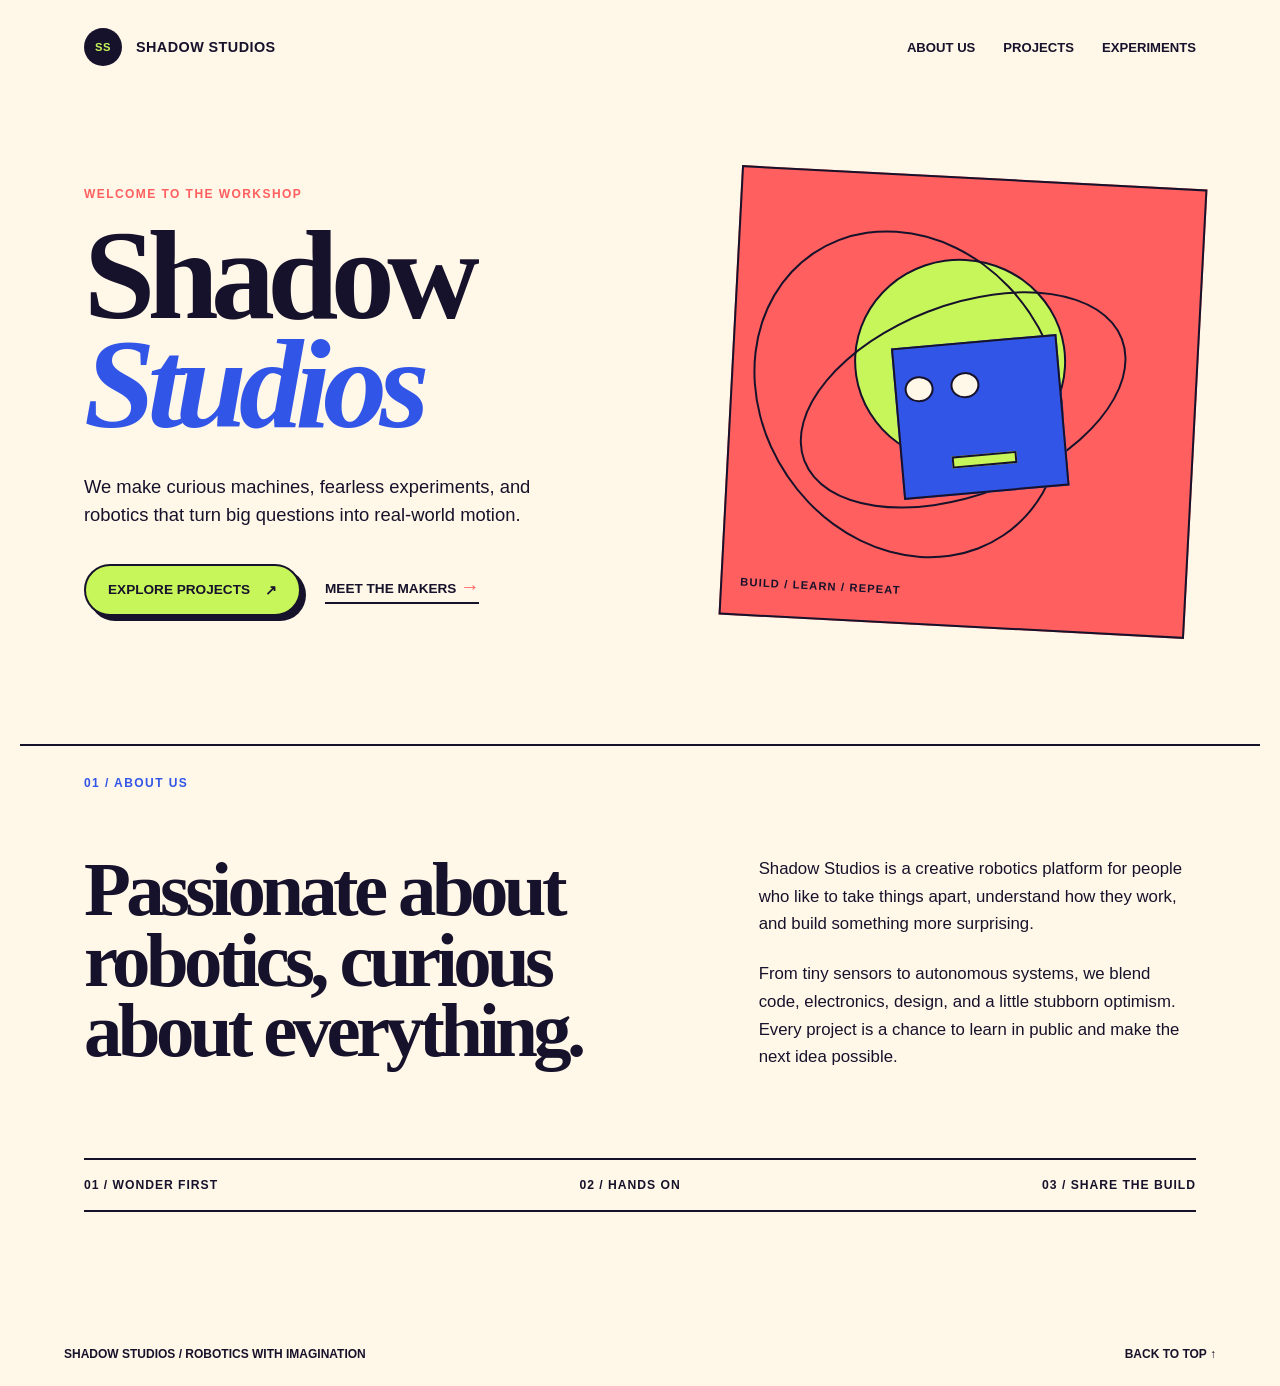
==== index.html @ bdebdc54 "Initial commit" ====
<!DOCTYPE html>
<html lang="en">
<head>
    <meta charset="UTF-8">
    <meta name="viewport" content="width=device-width, initial-scale=1.0">
    <meta name="description" content="Shadow Studios builds bold robotic ideas for a brighter future.">
    <title>Shadow Studios | Robotics with imagination</title>
    <link rel="stylesheet" href="style.css">
</head>
<body>

    <header class="site-header">
        <a class="brand" href="#top" aria-label="Shadow Studios home">
            <span class="brand-mark">SS</span>
            <span>Shadow Studios</span>
        </a>
        <nav aria-label="Main navigation">
            <a href="about.html">About us</a>
            <a href="projects.html">Projects</a>
            <a href="experiments.html">Experiments</a>
        </nav>
    </header>

    <main id="top">
        <section class="hero section-shell" aria-labelledby="hero-title">
            <div class="hero-copy">
                <p class="eyebrow">Welcome to the workshop</p>
                <h1 id="hero-title">Shadow <span>Studios</span></h1>
                <p class="hero-text">We make curious machines, fearless experiments, and robotics that turn big questions into real-world motion.</p>
                <div class="hero-actions">
                    <a class="button button-primary" href="projects.html">Explore projects <span aria-hidden="true">&#8599;</span></a>
                    <a class="text-link" href="about.html">Meet the makers <span aria-hidden="true">&#8594;</span></a>
                </div>
            </div>
            <div class="hero-art" aria-hidden="true">
                <div class="sun"></div>
                <div class="orbit orbit-one"></div>
                <div class="orbit orbit-two"></div>
                <div class="robot-face"><span></span><span></span><i></i></div>
                <p class="art-label">build / learn / repeat</p>
            </div>
        </section>

        <section class="about section-shell" id="about" aria-labelledby="about-title">
            <div class="section-kicker">01 / about us</div>
            <div class="about-grid">
                <h2 id="about-title">Passionate about robotics, curious about everything.</h2>
                <div>
                    <p>Shadow Studios is a creative robotics platform for people who like to take things apart, understand how they work, and build something more surprising.</p>
                    <p>From tiny sensors to autonomous systems, we blend code, electronics, design, and a little stubborn optimism. Every project is a chance to learn in public and make the next idea possible.</p>
                </div>
            </div>
            <div class="principles" aria-label="Studio principles">
                <span>01 / wonder first</span>
                <span>02 / hands on</span>
                <span>03 / share the build</span>
            </div>
        </section>

    </main>

    <footer class="site-footer">
        <span>Shadow Studios / robotics with imagination</span>
        <a href="#top">Back to top &#8593;</a>
    </footer>

</body>
</html>
---- style.css ----
:root {
    --ink: #17122b;
    --cream: #fff7e8;
    --coral: #ff5f5f;
    --lime: #c7f65a;
    --blue: #3155e7;
}

* { box-sizing: border-box; }
html { scroll-behavior: smooth; }
body { background: var(--cream); color: var(--ink); font-family: "Trebuchet MS", "Arial Narrow", sans-serif; margin: 0; }
a { color: inherit; text-decoration: none; }
.site-header { align-items: center; display: flex; justify-content: space-between; margin: 0 auto; max-width: 1240px; padding: 28px 5vw; }
.brand, nav { align-items: center; display: flex; gap: 14px; }
.brand { font-size: 0.9rem; font-weight: 900; letter-spacing: 0.03em; text-transform: uppercase; }
.brand-mark { align-items: center; background: var(--ink); border-radius: 50%; color: var(--lime); display: flex; font-size: 0.7rem; height: 38px; justify-content: center; width: 38px; }
nav { gap: 28px; font-size: 0.82rem; font-weight: 700; text-transform: uppercase; }
nav a:hover, .text-link:hover, .site-footer a:hover { color: var(--coral); }
.section-shell { margin: 0 auto; max-width: 1240px; padding-left: 5vw; padding-right: 5vw; }
.hero { align-items: center; display: grid; gap: 5vw; grid-template-columns: 1fr 0.8fr; min-height: 650px; padding-bottom: 90px; padding-top: 55px; }
.eyebrow, .section-kicker { font-size: 0.75rem; font-weight: 900; letter-spacing: 0.12em; text-transform: uppercase; }
.eyebrow { color: var(--coral); margin: 0 0 20px; }
h1, h2 { font-family: Georgia, serif; letter-spacing: -0.06em; margin: 0; }
h1 { font-size: clamp(4rem, 10vw, 9rem); line-height: 0.85; max-width: 750px; }
h1 span { color: var(--blue); display: block; font-style: italic; }
.hero-text { font-size: 1.15rem; line-height: 1.55; margin: 34px 0; max-width: 500px; }
.page-intro { padding-bottom: 90px; padding-top: 100px; }
.page-intro h1 { margin-top: 24px; }
.page-intro h1 span { color: var(--blue); font-style: italic; }
.page-intro > p { font-size: 1.15rem; line-height: 1.55; margin: 34px 0 0; max-width: 560px; }
.hero-actions { align-items: center; display: flex; flex-wrap: wrap; gap: 24px; }
.button { border: 2px solid var(--ink); border-radius: 999px; display: inline-flex; font-size: 0.85rem; font-weight: 900; gap: 15px; padding: 16px 22px; text-transform: uppercase; transition: transform 180ms ease, box-shadow 180ms ease; }
.button-primary { background: var(--lime); box-shadow: 5px 5px 0 var(--ink); }
.button:hover { box-shadow: 2px 2px 0 var(--ink); transform: translate(3px, 3px); }
.text-link { border-bottom: 2px solid currentColor; font-size: 0.85rem; font-weight: 900; padding-bottom: 4px; text-transform: uppercase; }
.text-link span { color: var(--coral); font-size: 1.2rem; }
.hero-art { background: var(--coral); border: 2px solid var(--ink); height: min(42vw, 450px); min-height: 330px; overflow: hidden; position: relative; transform: rotate(3deg); }
.sun { background: var(--lime); border: 2px solid var(--ink); border-radius: 50%; height: 46%; left: 26%; position: absolute; top: 18%; width: 46%; }
.orbit { border: 2px solid var(--ink); border-radius: 50%; left: 13%; position: absolute; top: 28%; transform: rotate(-24deg); width: 74%; }
.orbit-one { height: 43%; }
.orbit-two { height: 66%; left: 1%; top: 16%; transform: rotate(53deg); }
.robot-face { background: var(--blue); border: 2px solid var(--ink); height: 34%; left: 36%; position: absolute; top: 36%; transform: rotate(-8deg); width: 36%; }
.robot-face span { background: var(--cream); border: 2px solid var(--ink); border-radius: 50%; display: inline-block; height: 18%; margin: 17% 5% 0; width: 18%; }
.robot-face i { background: var(--lime); border: 2px solid var(--ink); bottom: 17%; height: 8%; left: 30%; position: absolute; width: 40%; }
.art-label { bottom: 15px; font-size: 0.7rem; font-weight: 900; left: 18px; letter-spacing: 0.1em; position: absolute; text-transform: uppercase; }
.about { border-top: 2px solid var(--ink); padding-bottom: 110px; padding-top: 30px; }
.section-kicker { color: var(--blue); }
.about-grid { display: grid; gap: 10vw; grid-template-columns: 1fr 0.8fr; padding: 65px 0; }
h2 { font-size: clamp(2.8rem, 6vw, 6rem); line-height: 0.92; }
.about-grid p { font-size: 1.05rem; line-height: 1.65; margin: 0 0 22px; }
.principles { border-bottom: 2px solid var(--ink); border-top: 2px solid var(--ink); display: flex; flex-wrap: wrap; font-size: 0.76rem; font-weight: 900; justify-content: space-between; letter-spacing: 0.08em; padding: 18px 0; text-transform: uppercase; }
.projects { background: var(--blue); color: var(--cream); max-width: none; padding-bottom: 110px; padding-top: 85px; }
.project-directory { min-height: 430px; }
.about-page { padding-top: 30px; }
.projects-heading { align-items: end; display: flex; justify-content: space-between; margin: 0 auto 50px; max-width: 1140px; }
.projects .section-kicker { color: var(--lime); }
.projects h2 { margin-top: 22px; }
.projects h2 span { color: var(--lime); }
.projects-note { font-size: 0.9rem; line-height: 1.5; max-width: 250px; }
.project-grid { display: grid; gap: 24px; grid-template-columns: repeat(auto-fit, minmax(230px, 1fr)); margin: 0 auto; max-width: 1140px; }
.project-card { background: var(--cream); border: 2px solid var(--ink); color: var(--ink); display: flex; flex-direction: column; min-height: 275px; padding: 22px; transition: transform 180ms ease; }
.project-card:hover { transform: translateY(-8px) rotate(-1deg); }
.project-image { align-items: center; background: var(--lime); border: 2px solid var(--ink); display: flex; font-size: 2.5rem; height: 125px; justify-content: center; margin-bottom: 20px; overflow: hidden; }
.project-image img { height: 100%; object-fit: cover; width: 100%; }
.project-card h3 { font-family: Georgia, serif; font-size: 1.65rem; letter-spacing: -0.04em; margin: 0 0 8px; }
.project-card p { font-size: 0.9rem; line-height: 1.45; margin: 0 0 18px; }
.project-link { color: var(--blue); font-size: 0.75rem; font-weight: 900; margin-top: auto; text-transform: uppercase; }
.loading-state { color: var(--lime); font-weight: 700; }
.site-footer { display: flex; font-size: 0.75rem; font-weight: 700; justify-content: space-between; padding: 25px 5vw; text-transform: uppercase; }
.project-downloads { background: var(--lime); border: 2px solid var(--ink); box-shadow: 5px 5px 0 var(--ink); display: flex; flex-direction: column; gap: 10px; padding: 18px; position: absolute; right: 5vw; top: 28px; }
.project-downloads span { font-size: 0.72rem; font-weight: 900; letter-spacing: 0.08em; text-transform: uppercase; }
.project-downloads a { border-bottom: 1px solid var(--ink); font-size: 0.85rem; font-weight: 700; padding-bottom: 2px; }
.project-downloads a:hover { color: var(--coral); }
.project-page { margin: 0 auto; max-width: 1240px; padding: 50px 5vw 100px; }
.project-hero { align-items: center; display: grid; gap: 8vw; grid-template-columns: 1fr 0.9fr; min-height: 560px; }
.project-back { display: inline-block; font-size: 0.75rem; font-weight: 900; margin-bottom: 55px; text-transform: uppercase; }
.project-back:hover { color: var(--coral); }
.project-copy h1 { font-size: clamp(4rem, 9vw, 8rem); }
.project-copy h1 span { color: var(--blue); display: block; font-style: italic; }
.project-lede { font-size: 1.15rem; line-height: 1.55; margin: 34px 0; max-width: 500px; }
.project-tags { display: flex; flex-wrap: wrap; gap: 10px; }
.project-tags span { border: 1px solid var(--ink); font-size: 0.7rem; font-weight: 900; padding: 9px 12px; text-transform: uppercase; }
.project-visual { background: var(--coral); border: 2px solid var(--ink); box-shadow: 10px 10px 0 var(--ink); position: relative; transform: rotate(3deg); }
.project-visual img { display: block; height: auto; width: 100%; }
.visual-label { background: var(--lime); border: 2px solid var(--ink); bottom: 18px; font-size: 0.7rem; font-weight: 900; left: 18px; padding: 10px 12px; position: absolute; text-transform: uppercase; }
.project-details { border-bottom: 2px solid var(--ink); border-top: 2px solid var(--ink); display: grid; gap: 8vw; grid-template-columns: 1fr 0.8fr; padding: 70px 0; }
.project-details h2 { margin-top: 22px; }
.project-description { font-size: 1.05rem; line-height: 1.65; }
.project-description p { margin: 0 0 22px; }
.project-page .project-downloads { align-items: start; display: grid; gap: 40px; grid-template-columns: 0.8fr 1fr; margin-top: 70px; padding: 28px; position: static; }
.project-page .project-downloads h2 { font-size: clamp(2rem, 4vw, 3.5rem); margin-top: 18px; }
.download-list { display: grid; gap: 12px; }
.download-list a { align-items: center; display: flex; justify-content: space-between; padding: 8px 0 12px; }
.download-list a:not(:last-child) { border-bottom: 1px solid var(--ink); }
.download-list a span { font-size: 0.75rem; }
.download-list strong { font-size: 0.85rem; }
.download-list a:hover strong { color: var(--coral); }
@media (max-width: 760px) {
    .site-header { padding-top: 20px; }
    nav { gap: 14px; }
    nav a:first-child { display: none; }
    .hero { display: block; min-height: 0; padding-bottom: 90px; padding-top: 70px; }
    h1 { font-size: clamp(4rem, 19vw, 7rem); }
    .hero-art { height: 80vw; margin: 70px 7px 0; }
    .about-grid, .projects-heading { display: block; }
    .about-grid > div { margin-top: 38px; }
    .projects-note { margin-top: 22px; }
    .principles { gap: 15px; }
    .site-footer { gap: 15px; line-height: 1.4; }
    .project-downloads { margin: 35px 0; position: static; width: max-content; }
    .project-page { padding-top: 30px; }
    .project-hero, .project-details, .project-page .project-downloads { display: block; }
    .project-back { margin-bottom: 40px; }
    .project-visual { margin: 65px 8px 15px; }
    .project-details h2 { margin-bottom: 35px; }
    .project-page .project-downloads { margin-top: 55px; }
    .download-list { margin-top: 35px; }
}
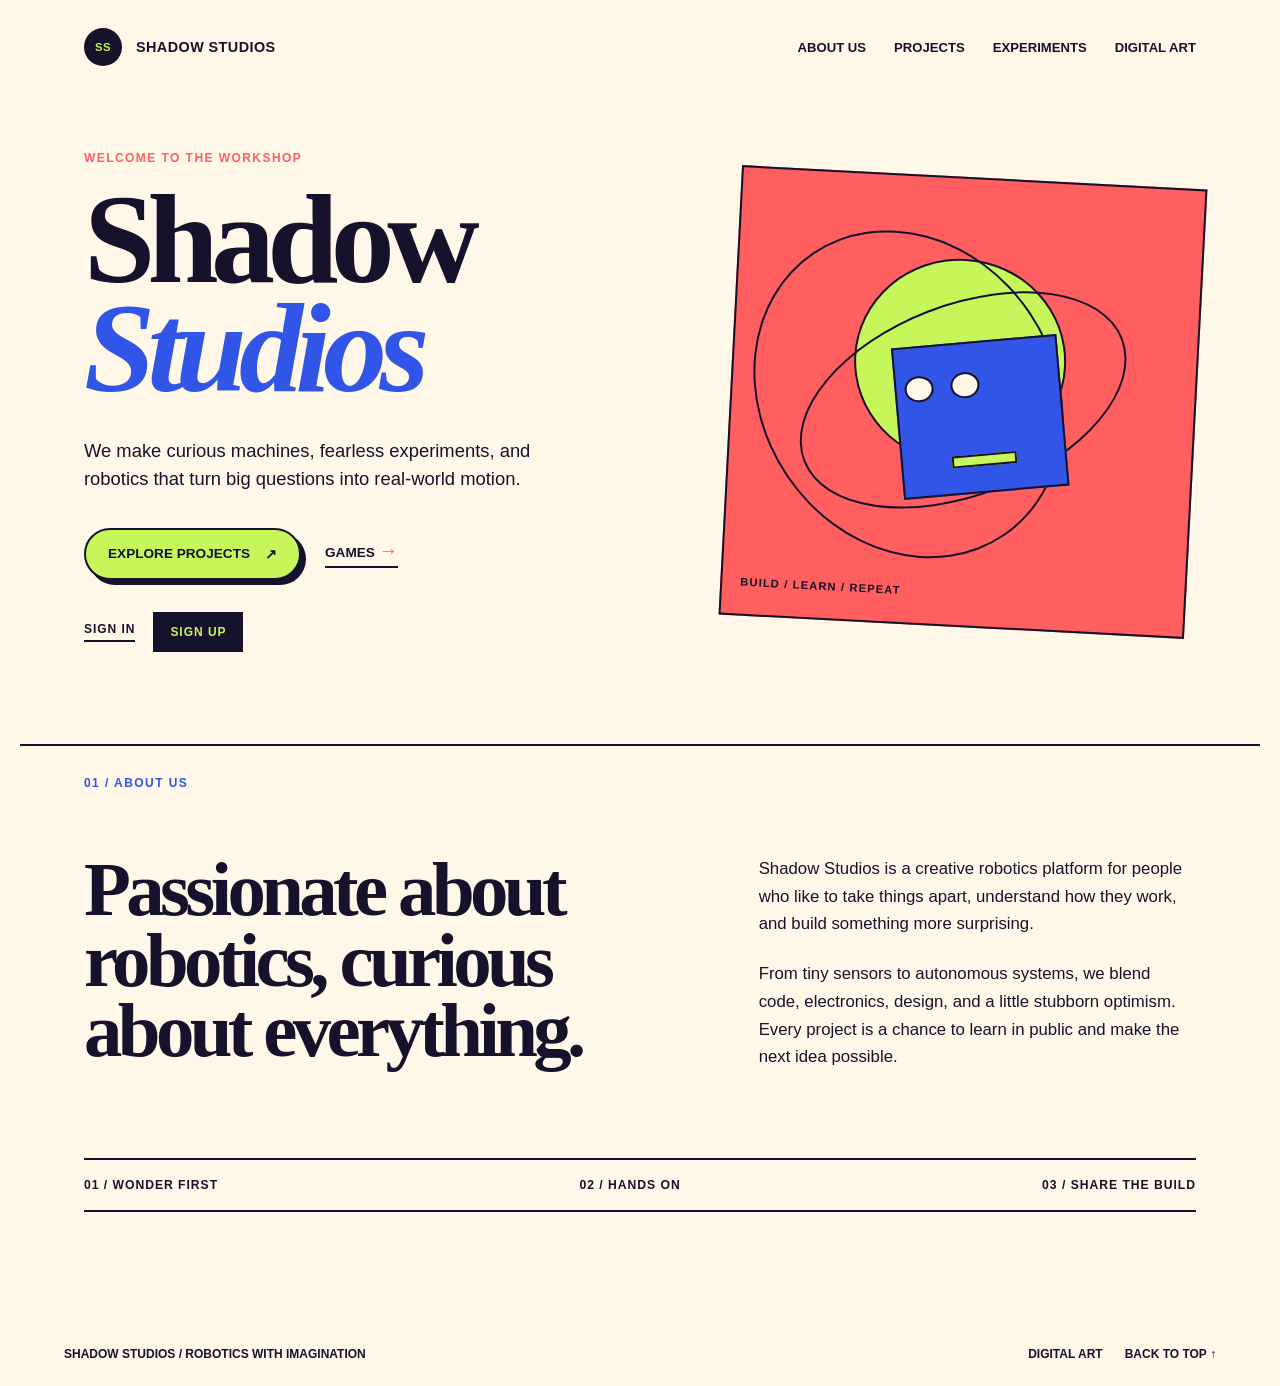
==== commit 5a3bbb52: "Updated site content with new subpages" ====
--- a/index.html
+++ b/index.html
@@ -18,6 +18,7 @@
             <a href="about.html">About us</a>
             <a href="projects.html">Projects</a>
             <a href="experiments.html">Experiments</a>
+            <a href="digital-art.html">Digital art</a>
         </nav>
     </header>
 
@@ -29,7 +30,11 @@
                 <p class="hero-text">We make curious machines, fearless experiments, and robotics that turn big questions into real-world motion.</p>
                 <div class="hero-actions">
                     <a class="button button-primary" href="projects.html">Explore projects <span aria-hidden="true">&#8599;</span></a>
-                    <a class="text-link" href="about.html">Meet the makers <span aria-hidden="true">&#8594;</span></a>
+                    <a class="text-link" href="games.html">Games <span aria-hidden="true">&#8594;</span></a>
+                </div>
+                <div class="account-actions" aria-label="Account options">
+                    <a href="auth.html#signin">Sign in</a>
+                    <a class="account-signup" href="auth.html#signup">Sign up</a>
                 </div>
             </div>
             <div class="hero-art" aria-hidden="true">
@@ -61,7 +66,7 @@
 
     <footer class="site-footer">
         <span>Shadow Studios / robotics with imagination</span>
-        <a href="#top">Back to top &#8593;</a>
+        <span class="footer-links"><a href="digital-art.html">Digital art</a><a href="#top">Back to top &#8593;</a></span>
     </footer>
 
 </body>
--- a/style.css
+++ b/style.css
@@ -29,6 +29,10 @@
 .page-intro h1 span { color: var(--blue); font-style: italic; }
 .page-intro > p { font-size: 1.15rem; line-height: 1.55; margin: 34px 0 0; max-width: 560px; }
 .hero-actions { align-items: center; display: flex; flex-wrap: wrap; gap: 24px; }
+.account-actions { align-items: center; display: flex; gap: 18px; margin-top: 32px; }
+.account-actions a { font-size: 0.75rem; font-weight: 900; letter-spacing: 0.08em; text-transform: uppercase; }
+.account-actions a:first-child { border-bottom: 2px solid currentColor; padding-bottom: 4px; }
+.account-signup { background: var(--ink); color: var(--lime); padding: 13px 17px; }
 .button { border: 2px solid var(--ink); border-radius: 999px; display: inline-flex; font-size: 0.85rem; font-weight: 900; gap: 15px; padding: 16px 22px; text-transform: uppercase; transition: transform 180ms ease, box-shadow 180ms ease; }
 .button-primary { background: var(--lime); box-shadow: 5px 5px 0 var(--ink); }
 .button:hover { box-shadow: 2px 2px 0 var(--ink); transform: translate(3px, 3px); }
@@ -52,6 +56,13 @@
 .projects { background: var(--blue); color: var(--cream); max-width: none; padding-bottom: 110px; padding-top: 85px; }
 .project-directory { min-height: 430px; }
 .about-page { padding-top: 30px; }
+.maker-grid { display: grid; gap: 24px; grid-template-columns: repeat(2, 1fr); padding-bottom: 100px; }
+.maker-card { border: 2px solid var(--ink); box-shadow: 8px 8px 0 var(--ink); min-height: 300px; padding: 30px; }
+.maker-card-shadow { background: var(--lime); }
+.maker-card-aachaman { background: var(--coral); }
+.maker-card h2 { font-size: clamp(2.6rem, 5vw, 5rem); margin: 35px 0 22px; }
+.maker-card h2 span { display: block; font-style: italic; }
+.maker-card p:last-child { font-size: 1rem; line-height: 1.55; max-width: 380px; }
 .projects-heading { align-items: end; display: flex; justify-content: space-between; margin: 0 auto 50px; max-width: 1140px; }
 .projects .section-kicker { color: var(--lime); }
 .projects h2 { margin-top: 22px; }
@@ -67,6 +78,7 @@
 .project-link { color: var(--blue); font-size: 0.75rem; font-weight: 900; margin-top: auto; text-transform: uppercase; }
 .loading-state { color: var(--lime); font-weight: 700; }
 .site-footer { display: flex; font-size: 0.75rem; font-weight: 700; justify-content: space-between; padding: 25px 5vw; text-transform: uppercase; }
+.footer-links { align-items: center; display: flex; gap: 22px; }
 .project-downloads { background: var(--lime); border: 2px solid var(--ink); box-shadow: 5px 5px 0 var(--ink); display: flex; flex-direction: column; gap: 10px; padding: 18px; position: absolute; right: 5vw; top: 28px; }
 .project-downloads span { font-size: 0.72rem; font-weight: 900; letter-spacing: 0.08em; text-transform: uppercase; }
 .project-downloads a { border-bottom: 1px solid var(--ink); font-size: 0.85rem; font-weight: 700; padding-bottom: 2px; }
@@ -95,6 +107,58 @@
 .download-list a span { font-size: 0.75rem; }
 .download-list strong { font-size: 0.85rem; }
 .download-list a:hover strong { color: var(--coral); }
+.games-main { align-items: center; display: flex; min-height: 610px; padding: 70px 5vw; }
+.games-intro { margin: 0 auto; max-width: 850px; text-align: center; }
+.games-intro h1 { margin: 22px auto 0; }
+.games-intro > p:not(.eyebrow) { font-size: 1.15rem; line-height: 1.55; margin: 34px auto; max-width: 540px; }
+.choose-device { cursor: pointer; font: inherit; }
+.modal-open { overflow: hidden; }
+.device-modal { align-items: center; background: rgba(23, 18, 43, 0.72); display: flex; inset: 0; justify-content: center; opacity: 0; padding: 24px; pointer-events: none; position: fixed; transition: opacity 180ms ease; z-index: 10; }
+.device-modal.is-open { opacity: 1; pointer-events: auto; }
+.device-modal-panel { background: var(--cream); border: 2px solid var(--ink); box-shadow: 10px 10px 0 var(--coral); max-width: 650px; padding: clamp(28px, 6vw, 60px); position: relative; transform: translateY(16px); transition: transform 180ms ease; width: 100%; }
+.device-modal.is-open .device-modal-panel { transform: translateY(0); }
+.modal-close { background: none; border: 0; color: var(--ink); cursor: pointer; font-size: 1.25rem; padding: 8px; position: absolute; right: 20px; top: 18px; }
+.device-modal h2 { font-size: clamp(2.8rem, 7vw, 5rem); margin-top: 18px; max-width: 480px; }
+.device-modal h2 span { color: var(--blue); display: block; font-style: italic; }
+.device-modal-panel > p:not(.eyebrow) { line-height: 1.55; max-width: 430px; }
+.device-options { display: grid; gap: 16px; grid-template-columns: repeat(2, 1fr); margin-top: 35px; }
+.device-option { background: var(--lime); border: 2px solid var(--ink); box-shadow: 5px 5px 0 var(--ink); display: flex; flex-direction: column; gap: 18px; padding: 20px; transition: transform 180ms ease, box-shadow 180ms ease; }
+.device-option:hover { box-shadow: 2px 2px 0 var(--ink); transform: translate(3px, 3px); }
+.device-option strong { font-family: Georgia, serif; font-size: 2rem; letter-spacing: -0.04em; }
+.device-option span { font-size: 0.75rem; font-weight: 900; text-transform: uppercase; }
+.device-option b { color: var(--coral); font-size: 1.2rem; margin-left: 5px; }
+.game-platform-page { align-items: center; background: var(--blue); display: flex; justify-content: center; min-height: 100vh; padding: 30px; }
+.platform-card { background: var(--cream); border: 2px solid var(--ink); box-shadow: 12px 12px 0 var(--coral); max-width: 720px; padding: clamp(30px, 7vw, 80px); }
+.platform-card h1 { font-size: clamp(3.5rem, 9vw, 7rem); margin-top: 22px; }
+.platform-card h1 span { color: var(--blue); display: block; font-style: italic; }
+.platform-card p:not(.eyebrow) { font-size: 1.15rem; line-height: 1.55; margin: 34px 0; max-width: 520px; }
+.auth-page { background: var(--blue); min-height: 100vh; }
+.auth-layout { margin: 0 auto; max-width: 1100px; padding: 35px 5vw 80px; }
+.auth-brand { color: var(--cream); }
+.auth-panel { background: var(--cream); border: 2px solid var(--ink); box-shadow: 12px 12px 0 var(--coral); margin: 75px auto 0; max-width: 590px; padding: clamp(30px, 7vw, 70px); }
+.auth-panel h1 { font-size: clamp(3.5rem, 9vw, 7rem); margin-top: 20px; }
+.auth-panel h1 span { color: var(--blue); display: block; font-style: italic; }
+.auth-copy { line-height: 1.55; margin: 30px 0; max-width: 430px; }
+.auth-panel form { display: grid; gap: 10px; }
+.auth-panel label { font-size: 0.75rem; font-weight: 900; margin-top: 12px; text-transform: uppercase; }
+.auth-panel input { background: transparent; border: 0; border-bottom: 2px solid var(--ink); color: var(--ink); font: inherit; padding: 12px 0; }
+.auth-panel form .button { border-radius: 0; cursor: pointer; justify-content: center; margin-top: 22px; }
+.form-message { color: var(--blue); font-weight: 700; min-height: 22px; }
+.auth-switch { font-size: 0.85rem; margin-top: 28px; }
+.auth-switch a, .back-link { color: var(--blue); font-weight: 900; }
+.back-link { display: inline-block; font-size: 0.75rem; margin-top: 28px; text-transform: uppercase; }
+.art-main { padding-bottom: 90px; }
+.art-heading { padding-bottom: 60px; padding-top: 90px; }
+.art-heading h1 { margin-top: 20px; }
+.art-heading > p:last-child { font-size: 1.15rem; line-height: 1.55; margin-top: 30px; max-width: 500px; }
+.art-grid { display: grid; gap: 24px; grid-template-columns: repeat(3, 1fr); }
+.art-tile { border: 2px solid var(--ink); display: flex; flex-direction: column; justify-content: space-between; min-height: 360px; padding: 24px; transition: transform 180ms ease; }
+.art-tile:hover { transform: translateY(-8px) rotate(-1deg); }
+.art-tile span { font-size: 0.75rem; font-weight: 900; }
+.art-tile strong { font-family: Georgia, serif; font-size: 1.8rem; }
+.art-tile-one { background: var(--lime); background-image: radial-gradient(var(--coral) 2px, transparent 2px); background-size: 22px 22px; }
+.art-tile-two { background: var(--ink); color: var(--cream); background-image: linear-gradient(135deg, transparent 45%, var(--blue) 46%, var(--blue) 54%, transparent 55%); }
+.art-tile-three { background: var(--coral); background-image: linear-gradient(45deg, transparent 48%, var(--lime) 49%, var(--lime) 51%, transparent 52%); background-size: 38px 38px; }
 @media (max-width: 760px) {
     .site-header { padding-top: 20px; }
     nav { gap: 14px; }
@@ -103,10 +167,12 @@
     h1 { font-size: clamp(4rem, 19vw, 7rem); }
     .hero-art { height: 80vw; margin: 70px 7px 0; }
     .about-grid, .projects-heading { display: block; }
+    .maker-grid { grid-template-columns: 1fr; padding-bottom: 70px; }
     .about-grid > div { margin-top: 38px; }
     .projects-note { margin-top: 22px; }
     .principles { gap: 15px; }
     .site-footer { gap: 15px; line-height: 1.4; }
+    .footer-links { align-items: flex-end; flex-direction: column; gap: 8px; }
     .project-downloads { margin: 35px 0; position: static; width: max-content; }
     .project-page { padding-top: 30px; }
     .project-hero, .project-details, .project-page .project-downloads { display: block; }
@@ -115,6 +181,12 @@
     .project-details h2 { margin-bottom: 35px; }
     .project-page .project-downloads { margin-top: 55px; }
     .download-list { margin-top: 35px; }
+    .games-main { min-height: 520px; }
+    .device-options { grid-template-columns: 1fr; }
+    .device-modal-panel { box-shadow: 6px 6px 0 var(--coral); }
+    nav a:last-child { display: none; }
+    .art-grid { grid-template-columns: 1fr; }
+    .art-tile { min-height: 260px; }
 }
 
 
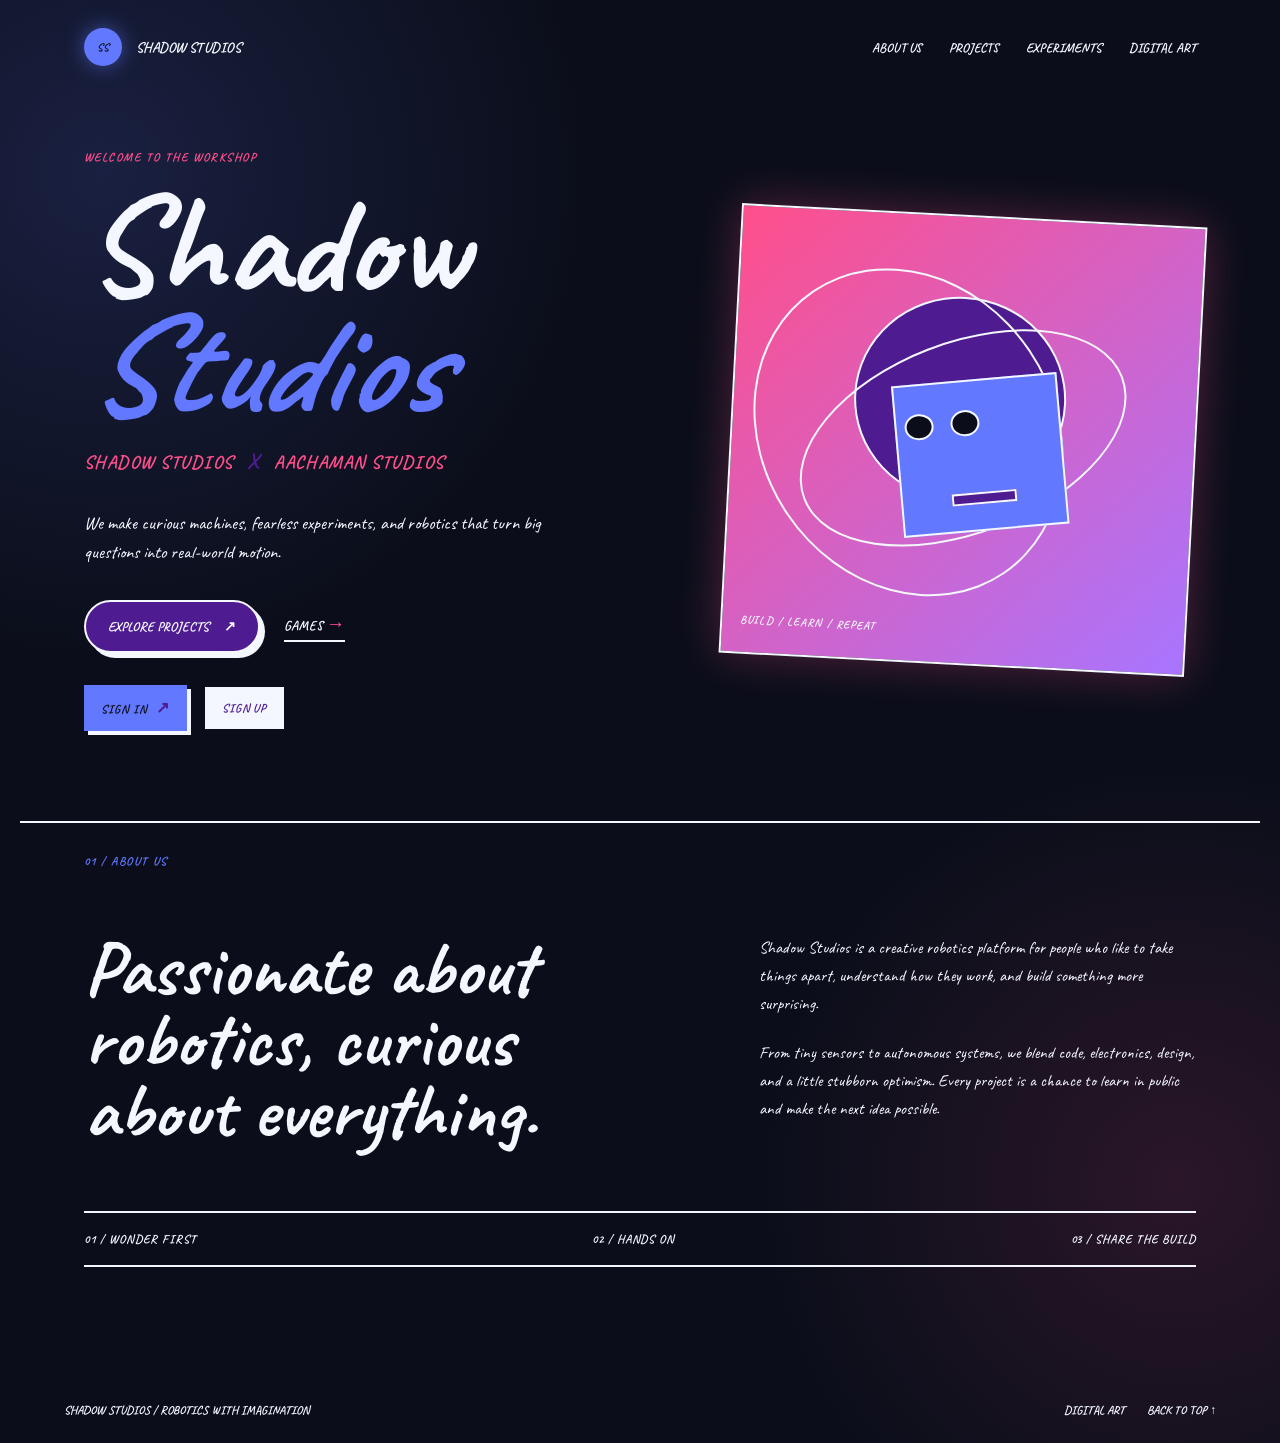
==== commit 11da0afc: "Updated site content with new subpages and themes andmore with font and sizes" ====
--- a/index.html
+++ b/index.html
@@ -27,13 +27,14 @@
             <div class="hero-copy">
                 <p class="eyebrow">Welcome to the workshop</p>
                 <h1 id="hero-title">Shadow <span>Studios</span></h1>
+                <p class="studio-collab">Shadow Studios <b aria-hidden="true">x</b> Aachaman Studios</p>
                 <p class="hero-text">We make curious machines, fearless experiments, and robotics that turn big questions into real-world motion.</p>
                 <div class="hero-actions">
                     <a class="button button-primary" href="projects.html">Explore projects <span aria-hidden="true">&#8599;</span></a>
                     <a class="text-link" href="games.html">Games <span aria-hidden="true">&#8594;</span></a>
                 </div>
                 <div class="account-actions" aria-label="Account options">
-                    <a href="auth.html#signin">Sign in</a>
+                    <a class="account-signin" href="auth.html#signin">Sign in <span aria-hidden="true">&#8599;</span></a>
                     <a class="account-signup" href="auth.html#signup">Sign up</a>
                 </div>
             </div>
--- a/style.css
+++ b/style.css
@@ -1,28 +1,33 @@
+@import url('https://fonts.googleapis.com/css2?family=Caveat:wght@400;500;600;700&display=swap');
+
 :root {
-    --ink: #17122b;
-    --cream: #fff7e8;
-    --coral: #ff5f5f;
-    --lime: #c7f65a;
-    --blue: #3155e7;
+    --ink: #f4f7ff;
+    --cream: #0b0e1a;
+    --coral: #ff4f8b;
+    --lime: #4e1c90;
+    --blue: #6178ff;
+    --violet: #a875ff;
 }
 
 * { box-sizing: border-box; }
 html { scroll-behavior: smooth; }
-body { background: var(--cream); color: var(--ink); font-family: "Trebuchet MS", "Arial Narrow", sans-serif; margin: 0; }
+body { background: var(--cream); background-image: radial-gradient(circle at 8% 12%, rgba(97, 120, 255, 0.17), transparent 28%), radial-gradient(circle at 92% 82%, rgba(255, 79, 139, 0.13), transparent 25%); color: var(--ink); font-family: "Caveat", cursive; margin: 0; }
 a { color: inherit; text-decoration: none; }
 .site-header { align-items: center; display: flex; justify-content: space-between; margin: 0 auto; max-width: 1240px; padding: 28px 5vw; }
 .brand, nav { align-items: center; display: flex; gap: 14px; }
 .brand { font-size: 0.9rem; font-weight: 900; letter-spacing: 0.03em; text-transform: uppercase; }
-.brand-mark { align-items: center; background: var(--ink); border-radius: 50%; color: var(--lime); display: flex; font-size: 0.7rem; height: 38px; justify-content: center; width: 38px; }
+.brand-mark { align-items: center; background: var(--blue); border-radius: 50%; box-shadow: 0 0 20px rgba(97, 120, 255, 0.55); color: var(--cream); display: flex; font-size: 0.7rem; height: 38px; justify-content: center; width: 38px; }
 nav { gap: 28px; font-size: 0.82rem; font-weight: 700; text-transform: uppercase; }
 nav a:hover, .text-link:hover, .site-footer a:hover { color: var(--coral); }
 .section-shell { margin: 0 auto; max-width: 1240px; padding-left: 5vw; padding-right: 5vw; }
 .hero { align-items: center; display: grid; gap: 5vw; grid-template-columns: 1fr 0.8fr; min-height: 650px; padding-bottom: 90px; padding-top: 55px; }
 .eyebrow, .section-kicker { font-size: 0.75rem; font-weight: 900; letter-spacing: 0.12em; text-transform: uppercase; }
 .eyebrow { color: var(--coral); margin: 0 0 20px; }
-h1, h2 { font-family: Georgia, serif; letter-spacing: -0.06em; margin: 0; }
-h1 { font-size: clamp(4rem, 10vw, 9rem); line-height: 0.85; max-width: 750px; }
+h1, h2 { font-family: "Caveat", cursive; font-weight: 700; letter-spacing: 0; margin: 0; }
+h1 { font-size: clamp(4.4rem, 11vw, 10rem); line-height: 0.85; max-width: 750px; }
 h1 span { color: var(--blue); display: block; font-style: italic; }
+.studio-collab { color: var(--coral); font-size: 1.15rem; font-weight: 700; letter-spacing: 0.08em; margin: 22px 0 0; text-transform: uppercase; }
+.studio-collab b { color: var(--lime); font-size: 1.4rem; margin: 0 8px; }
 .hero-text { font-size: 1.15rem; line-height: 1.55; margin: 34px 0; max-width: 500px; }
 .page-intro { padding-bottom: 90px; padding-top: 100px; }
 .page-intro h1 { margin-top: 24px; }
@@ -31,14 +36,15 @@
 .hero-actions { align-items: center; display: flex; flex-wrap: wrap; gap: 24px; }
 .account-actions { align-items: center; display: flex; gap: 18px; margin-top: 32px; }
 .account-actions a { font-size: 0.75rem; font-weight: 900; letter-spacing: 0.08em; text-transform: uppercase; }
-.account-actions a:first-child { border-bottom: 2px solid currentColor; padding-bottom: 4px; }
+.account-signin { background: var(--blue); box-shadow: 4px 4px 0 var(--ink); color: var(--cream); padding: 13px 17px; }
+.account-signin span { color: var(--lime); font-size: 1rem; margin-left: 5px; }
 .account-signup { background: var(--ink); color: var(--lime); padding: 13px 17px; }
 .button { border: 2px solid var(--ink); border-radius: 999px; display: inline-flex; font-size: 0.85rem; font-weight: 900; gap: 15px; padding: 16px 22px; text-transform: uppercase; transition: transform 180ms ease, box-shadow 180ms ease; }
 .button-primary { background: var(--lime); box-shadow: 5px 5px 0 var(--ink); }
 .button:hover { box-shadow: 2px 2px 0 var(--ink); transform: translate(3px, 3px); }
 .text-link { border-bottom: 2px solid currentColor; font-size: 0.85rem; font-weight: 900; padding-bottom: 4px; text-transform: uppercase; }
 .text-link span { color: var(--coral); font-size: 1.2rem; }
-.hero-art { background: var(--coral); border: 2px solid var(--ink); height: min(42vw, 450px); min-height: 330px; overflow: hidden; position: relative; transform: rotate(3deg); }
+.hero-art { background: linear-gradient(135deg, var(--coral), var(--violet)); border: 2px solid var(--ink); box-shadow: 0 0 45px rgba(255, 79, 139, 0.3); height: min(42vw, 450px); min-height: 330px; overflow: hidden; position: relative; transform: rotate(3deg); }
 .sun { background: var(--lime); border: 2px solid var(--ink); border-radius: 50%; height: 46%; left: 26%; position: absolute; top: 18%; width: 46%; }
 .orbit { border: 2px solid var(--ink); border-radius: 50%; left: 13%; position: absolute; top: 28%; transform: rotate(-24deg); width: 74%; }
 .orbit-one { height: 43%; }
@@ -53,7 +59,7 @@
 h2 { font-size: clamp(2.8rem, 6vw, 6rem); line-height: 0.92; }
 .about-grid p { font-size: 1.05rem; line-height: 1.65; margin: 0 0 22px; }
 .principles { border-bottom: 2px solid var(--ink); border-top: 2px solid var(--ink); display: flex; flex-wrap: wrap; font-size: 0.76rem; font-weight: 900; justify-content: space-between; letter-spacing: 0.08em; padding: 18px 0; text-transform: uppercase; }
-.projects { background: var(--blue); color: var(--cream); max-width: none; padding-bottom: 110px; padding-top: 85px; }
+.projects { background: #12172b; color: var(--ink); max-width: none; padding-bottom: 110px; padding-top: 85px; }
 .project-directory { min-height: 430px; }
 .about-page { padding-top: 30px; }
 .maker-grid { display: grid; gap: 24px; grid-template-columns: repeat(2, 1fr); padding-bottom: 100px; }
@@ -69,9 +75,9 @@
 .projects h2 span { color: var(--lime); }
 .projects-note { font-size: 0.9rem; line-height: 1.5; max-width: 250px; }
 .project-grid { display: grid; gap: 24px; grid-template-columns: repeat(auto-fit, minmax(230px, 1fr)); margin: 0 auto; max-width: 1140px; }
-.project-card { background: var(--cream); border: 2px solid var(--ink); color: var(--ink); display: flex; flex-direction: column; min-height: 275px; padding: 22px; transition: transform 180ms ease; }
-.project-card:hover { transform: translateY(-8px) rotate(-1deg); }
-.project-image { align-items: center; background: var(--lime); border: 2px solid var(--ink); display: flex; font-size: 2.5rem; height: 125px; justify-content: center; margin-bottom: 20px; overflow: hidden; }
+.project-card { background: #1a2038; border: 2px solid var(--ink); color: var(--ink); display: flex; flex-direction: column; min-height: 275px; padding: 22px; transition: box-shadow 180ms ease, transform 180ms ease; }
+.project-card:hover { box-shadow: 0 0 28px rgba(97, 120, 255, 0.35); transform: translateY(-8px) rotate(-1deg); }
+.project-image { align-items: center; background: var(--lime); border: 2px solid var(--ink); color: var(--cream); display: flex; font-size: 2.5rem; height: 125px; justify-content: center; margin-bottom: 20px; overflow: hidden; }
 .project-image img { height: 100%; object-fit: cover; width: 100%; }
 .project-card h3 { font-family: Georgia, serif; font-size: 1.65rem; letter-spacing: -0.04em; margin: 0 0 8px; }
 .project-card p { font-size: 0.9rem; line-height: 1.45; margin: 0 0 18px; }
@@ -124,15 +130,15 @@
 .device-options { display: grid; gap: 16px; grid-template-columns: repeat(2, 1fr); margin-top: 35px; }
 .device-option { background: var(--lime); border: 2px solid var(--ink); box-shadow: 5px 5px 0 var(--ink); display: flex; flex-direction: column; gap: 18px; padding: 20px; transition: transform 180ms ease, box-shadow 180ms ease; }
 .device-option:hover { box-shadow: 2px 2px 0 var(--ink); transform: translate(3px, 3px); }
-.device-option strong { font-family: Georgia, serif; font-size: 2rem; letter-spacing: -0.04em; }
+.device-option strong { font-family: "Caveat", cursive; font-size: 2rem; letter-spacing: 0; }
 .device-option span { font-size: 0.75rem; font-weight: 900; text-transform: uppercase; }
 .device-option b { color: var(--coral); font-size: 1.2rem; margin-left: 5px; }
-.game-platform-page { align-items: center; background: var(--blue); display: flex; justify-content: center; min-height: 100vh; padding: 30px; }
+.game-platform-page { align-items: center; background: #10152a; background-image: radial-gradient(circle at 50% 0%, rgba(97, 120, 255, 0.4), transparent 45%); display: flex; justify-content: center; min-height: 100vh; padding: 30px; }
 .platform-card { background: var(--cream); border: 2px solid var(--ink); box-shadow: 12px 12px 0 var(--coral); max-width: 720px; padding: clamp(30px, 7vw, 80px); }
 .platform-card h1 { font-size: clamp(3.5rem, 9vw, 7rem); margin-top: 22px; }
 .platform-card h1 span { color: var(--blue); display: block; font-style: italic; }
 .platform-card p:not(.eyebrow) { font-size: 1.15rem; line-height: 1.55; margin: 34px 0; max-width: 520px; }
-.auth-page { background: var(--blue); min-height: 100vh; }
+.auth-page { background: #10152a; background-image: radial-gradient(circle at 85% 15%, rgba(255, 79, 139, 0.35), transparent 30%); min-height: 100vh; }
 .auth-layout { margin: 0 auto; max-width: 1100px; padding: 35px 5vw 80px; }
 .auth-brand { color: var(--cream); }
 .auth-panel { background: var(--cream); border: 2px solid var(--ink); box-shadow: 12px 12px 0 var(--coral); margin: 75px auto 0; max-width: 590px; padding: clamp(30px, 7vw, 70px); }
@@ -151,13 +157,18 @@
 .art-heading { padding-bottom: 60px; padding-top: 90px; }
 .art-heading h1 { margin-top: 20px; }
 .art-heading > p:last-child { font-size: 1.15rem; line-height: 1.55; margin-top: 30px; max-width: 500px; }
+.digital-art-link { align-items: center; background: var(--lime); border: 2px solid var(--ink); box-shadow: 7px 7px 0 var(--ink); display: flex; flex-wrap: wrap; gap: 18px; justify-content: space-between; margin-top: 42px; max-width: 820px; padding: 24px 28px; transition: transform 180ms ease, box-shadow 180ms ease; }
+.digital-art-link:hover { box-shadow: 3px 3px 0 var(--ink); transform: translate(4px, 4px); }
+.digital-art-link span { font-family: "Caveat", cursive; font-size: clamp(1.5rem, 4vw, 2.6rem); letter-spacing: 0; }
+.digital-art-link strong { font-size: 0.8rem; letter-spacing: 0.06em; text-transform: uppercase; }
+.digital-art-link b { color: var(--coral); font-size: 1.2rem; margin-left: 6px; }
 .art-grid { display: grid; gap: 24px; grid-template-columns: repeat(3, 1fr); }
 .art-tile { border: 2px solid var(--ink); display: flex; flex-direction: column; justify-content: space-between; min-height: 360px; padding: 24px; transition: transform 180ms ease; }
 .art-tile:hover { transform: translateY(-8px) rotate(-1deg); }
 .art-tile span { font-size: 0.75rem; font-weight: 900; }
-.art-tile strong { font-family: Georgia, serif; font-size: 1.8rem; }
+.art-tile strong { font-family: "Caveat", cursive; font-size: 1.8rem; }
 .art-tile-one { background: var(--lime); background-image: radial-gradient(var(--coral) 2px, transparent 2px); background-size: 22px 22px; }
-.art-tile-two { background: var(--ink); color: var(--cream); background-image: linear-gradient(135deg, transparent 45%, var(--blue) 46%, var(--blue) 54%, transparent 55%); }
+.art-tile-two { background: #171c34; color: var(--ink); background-image: linear-gradient(135deg, transparent 45%, var(--blue) 46%, var(--blue) 54%, transparent 55%); }
 .art-tile-three { background: var(--coral); background-image: linear-gradient(45deg, transparent 48%, var(--lime) 49%, var(--lime) 51%, transparent 52%); background-size: 38px 38px; }
 @media (max-width: 760px) {
     .site-header { padding-top: 20px; }
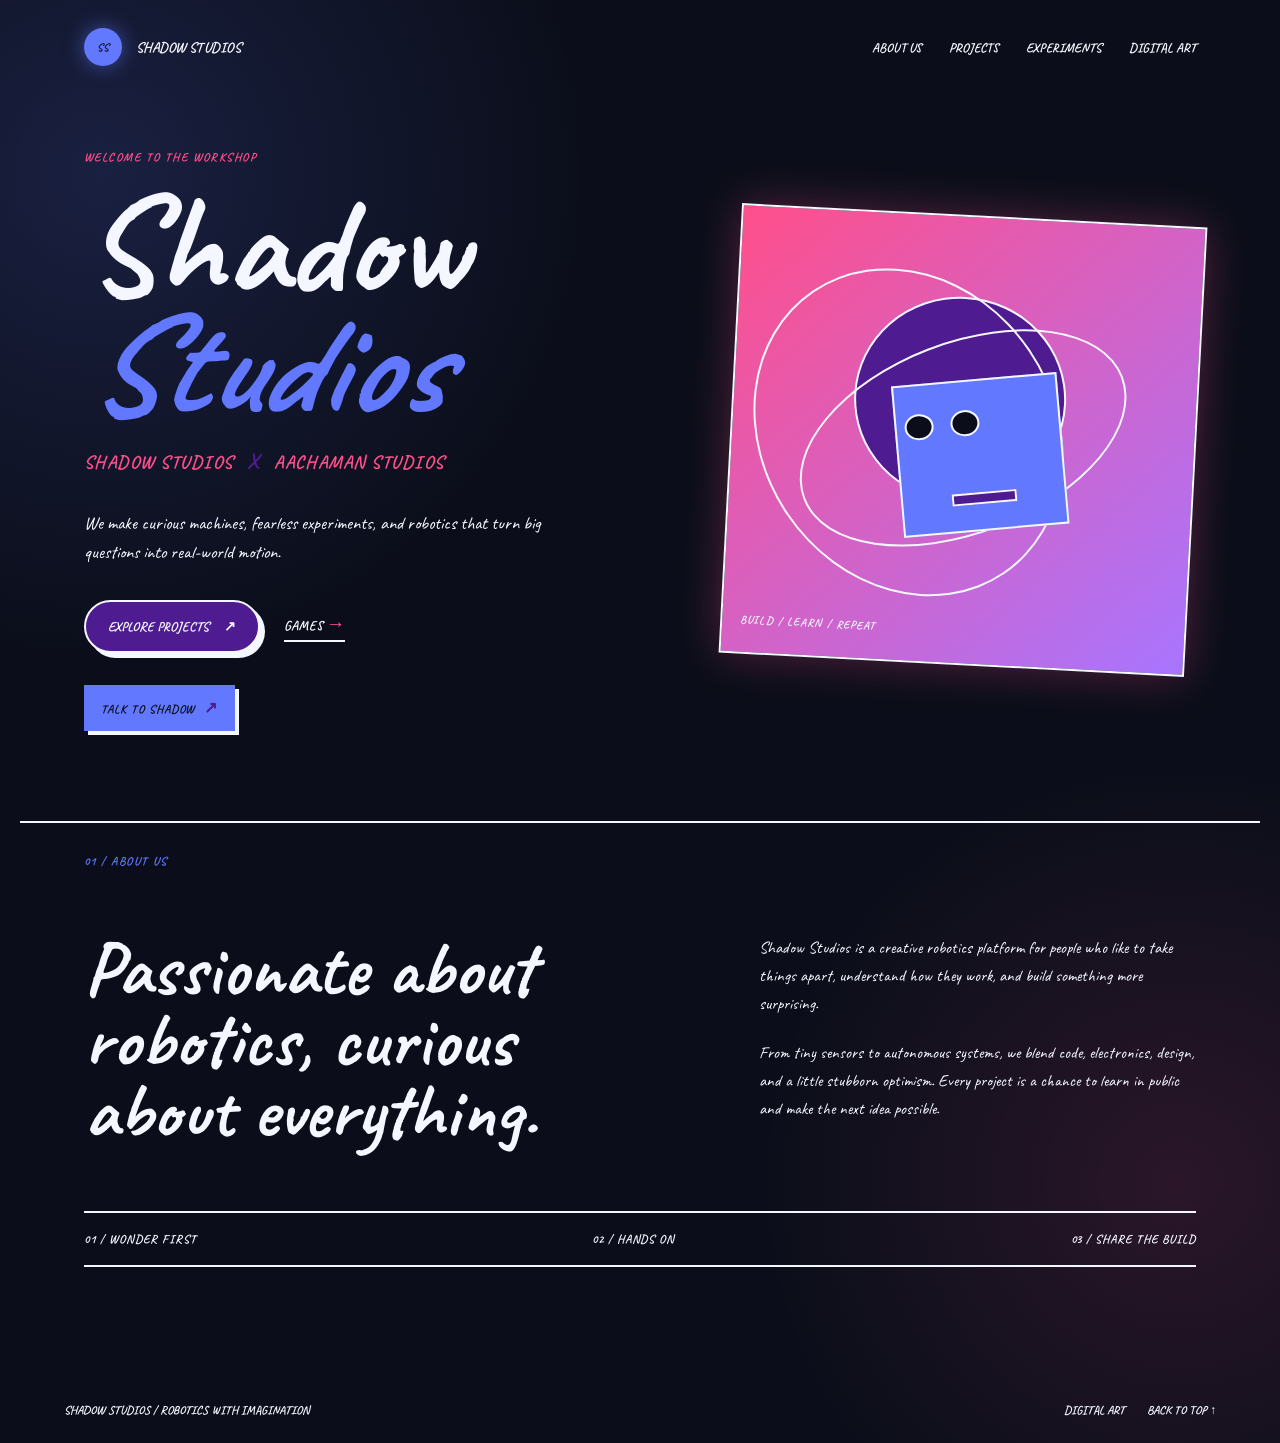
==== commit 73b8cdb6: "Add complete website and AI model files" ====
--- a/index.html
+++ b/index.html
@@ -33,9 +33,8 @@
                     <a class="button button-primary" href="projects.html">Explore projects <span aria-hidden="true">&#8599;</span></a>
                     <a class="text-link" href="games.html">Games <span aria-hidden="true">&#8594;</span></a>
                 </div>
-                <div class="account-actions" aria-label="Account options">
-                    <a class="account-signin" href="auth.html#signin">Sign in <span aria-hidden="true">&#8599;</span></a>
-                    <a class="account-signup" href="auth.html#signup">Sign up</a>
+                <div class="account-actions" aria-label="Shadow assistant">
+                    <a class="account-signin" href="chatbot.html">Talk to Shadow <span aria-hidden="true">&#8599;</span></a>
                 </div>
             </div>
             <div class="hero-art" aria-hidden="true">
--- a/style.css
+++ b/style.css
@@ -153,6 +153,49 @@
 .auth-switch { font-size: 0.85rem; margin-top: 28px; }
 .auth-switch a, .back-link { color: var(--blue); font-weight: 900; }
 .back-link { display: inline-block; font-size: 0.75rem; margin-top: 28px; text-transform: uppercase; }
+.chat-page { background: #0d1020; background-image: radial-gradient(circle at 12% 15%, rgba(97, 120, 255, 0.2), transparent 30%), radial-gradient(circle at 90% 85%, rgba(255, 79, 139, 0.18), transparent 32%); min-height: 100vh; }
+.chat-shell { margin: 0 auto; max-width: 1320px; padding: 28px 5vw 60px; }
+.chat-header { align-items: center; display: flex; justify-content: space-between; }
+.chat-header .brand { color: var(--ink); }
+.chat-close { align-items: center; border: 1px solid rgba(244, 247, 255, 0.45); border-radius: 50%; display: flex; font-family: Arial, sans-serif; font-size: 0.8rem; height: 36px; justify-content: center; transition: background 180ms ease, color 180ms ease; width: 36px; }
+.chat-close:hover { background: var(--coral); color: var(--cream); }
+.chat-layout { align-items: center; display: grid; gap: 7vw; grid-template-columns: minmax(220px, 0.65fr) minmax(450px, 1.35fr); min-height: calc(100vh - 125px); }
+.chat-intro h1 { font-size: clamp(4rem, 8vw, 8rem); line-height: 0.82; margin: 22px 0 0; }
+.chat-intro h1 span { color: var(--blue); display: block; font-style: italic; }
+.chat-lede { font-size: 1.1rem; line-height: 1.5; margin: 35px 0; max-width: 320px; }
+.model-status { align-items: center; border-bottom: 1px solid rgba(244, 247, 255, 0.28); border-top: 1px solid rgba(244, 247, 255, 0.28); display: flex; font-size: 0.78rem; gap: 10px; padding: 14px 0; }
+.status-dot { background: var(--coral); border-radius: 50%; box-shadow: 0 0 12px var(--coral); height: 9px; width: 9px; }
+.model-status.is-ready .status-dot { background: var(--lime); box-shadow: 0 0 12px var(--lime); }
+.asset-list { display: grid; gap: 9px; margin-top: 18px; }
+.asset-list div { display: flex; font-size: 0.72rem; justify-content: space-between; text-transform: uppercase; }
+.asset-list strong { color: var(--coral); font-size: 0.68rem; }
+.asset-list strong.is-ready { color: var(--lime); }
+.chat-window { background: rgba(11, 14, 26, 0.82); border: 2px solid var(--ink); box-shadow: 12px 12px 0 var(--coral); min-height: 590px; padding: 22px; }
+.chat-window-top { align-items: center; border-bottom: 1px solid rgba(244, 247, 255, 0.2); display: flex; gap: 12px; padding-bottom: 18px; }
+.shadow-avatar { align-items: center; background: var(--blue); border: 2px solid var(--ink); border-radius: 50%; color: var(--cream); display: flex; font-size: 1.5rem; height: 44px; justify-content: center; width: 44px; }
+.chat-window-top strong { display: block; font-size: 1.15rem; }
+.chat-window-top span { color: rgba(244, 247, 255, 0.62); font-size: 0.7rem; text-transform: uppercase; }
+.chat-window-top span i { background: var(--lime); border-radius: 50%; display: inline-block; height: 6px; margin-right: 5px; width: 6px; }
+.clear-chat { background: none; border: 0; color: var(--ink); cursor: pointer; font: inherit; font-size: 0.75rem; margin-left: auto; opacity: 0.65; text-transform: uppercase; }
+.clear-chat:hover { color: var(--coral); opacity: 1; }
+.messages { display: flex; flex-direction: column; gap: 18px; height: 335px; overflow-y: auto; padding: 24px 4px; }
+.message { max-width: 82%; }
+.message-user { align-self: flex-end; }
+.message-label { color: var(--blue); font-size: 0.7rem; font-weight: 900; letter-spacing: 0.08em; margin-bottom: 6px; text-transform: uppercase; }
+.message-user .message-label { color: var(--coral); text-align: right; }
+.message-label time { color: rgba(244, 247, 255, 0.42); font-size: 0.62rem; margin-left: 7px; }
+.message p { background: #171c34; border-left: 3px solid var(--blue); line-height: 1.45; margin: 0; padding: 13px 16px; }
+.message-user p { background: var(--blue); border-left: 0; border-right: 3px solid var(--coral); color: var(--cream); }
+.suggestions { display: flex; flex-wrap: wrap; gap: 8px; }
+.suggestions button { background: transparent; border: 1px solid rgba(244, 247, 255, 0.38); color: var(--ink); cursor: pointer; font: inherit; font-size: 0.75rem; padding: 8px 11px; }
+.suggestions button:hover { border-color: var(--lime); color: var(--lime); }
+.chat-disclaimer { color: rgba(244, 247, 255, 0.58); font-size: 0.72rem; line-height: 1.35; margin: 18px 0 10px; }
+.chat-composer { align-items: center; border-bottom: 2px solid var(--ink); display: flex; gap: 12px; }
+.chat-composer input { background: transparent; border: 0; color: var(--ink); flex: 1; font: inherit; font-size: 1rem; min-width: 0; outline: 0; padding: 12px 0; }
+.chat-composer input::placeholder { color: rgba(244, 247, 255, 0.45); }
+.send-button { background: var(--lime); border: 2px solid var(--ink); border-radius: 50%; color: var(--cream); cursor: pointer; font-size: 1.2rem; height: 38px; width: 38px; }
+.send-button:hover { background: var(--coral); }
+.sr-only { height: 1px; margin: -1px; overflow: hidden; position: absolute; width: 1px; clip: rect(0, 0, 0, 0); }
 .art-main { padding-bottom: 90px; }
 .art-heading { padding-bottom: 60px; padding-top: 90px; }
 .art-heading h1 { margin-top: 20px; }
@@ -198,6 +241,12 @@
     nav a:last-child { display: none; }
     .art-grid { grid-template-columns: 1fr; }
     .art-tile { min-height: 260px; }
+    .chat-shell { padding-top: 20px; }
+    .chat-layout { display: block; min-height: 0; padding-top: 75px; }
+    .chat-intro { margin-bottom: 55px; }
+    .chat-intro h1 { font-size: clamp(4rem, 18vw, 7rem); }
+    .chat-window { box-shadow: 7px 7px 0 var(--coral); min-height: 0; padding: 16px; }
+    .messages { height: 330px; }
 }
 
 
